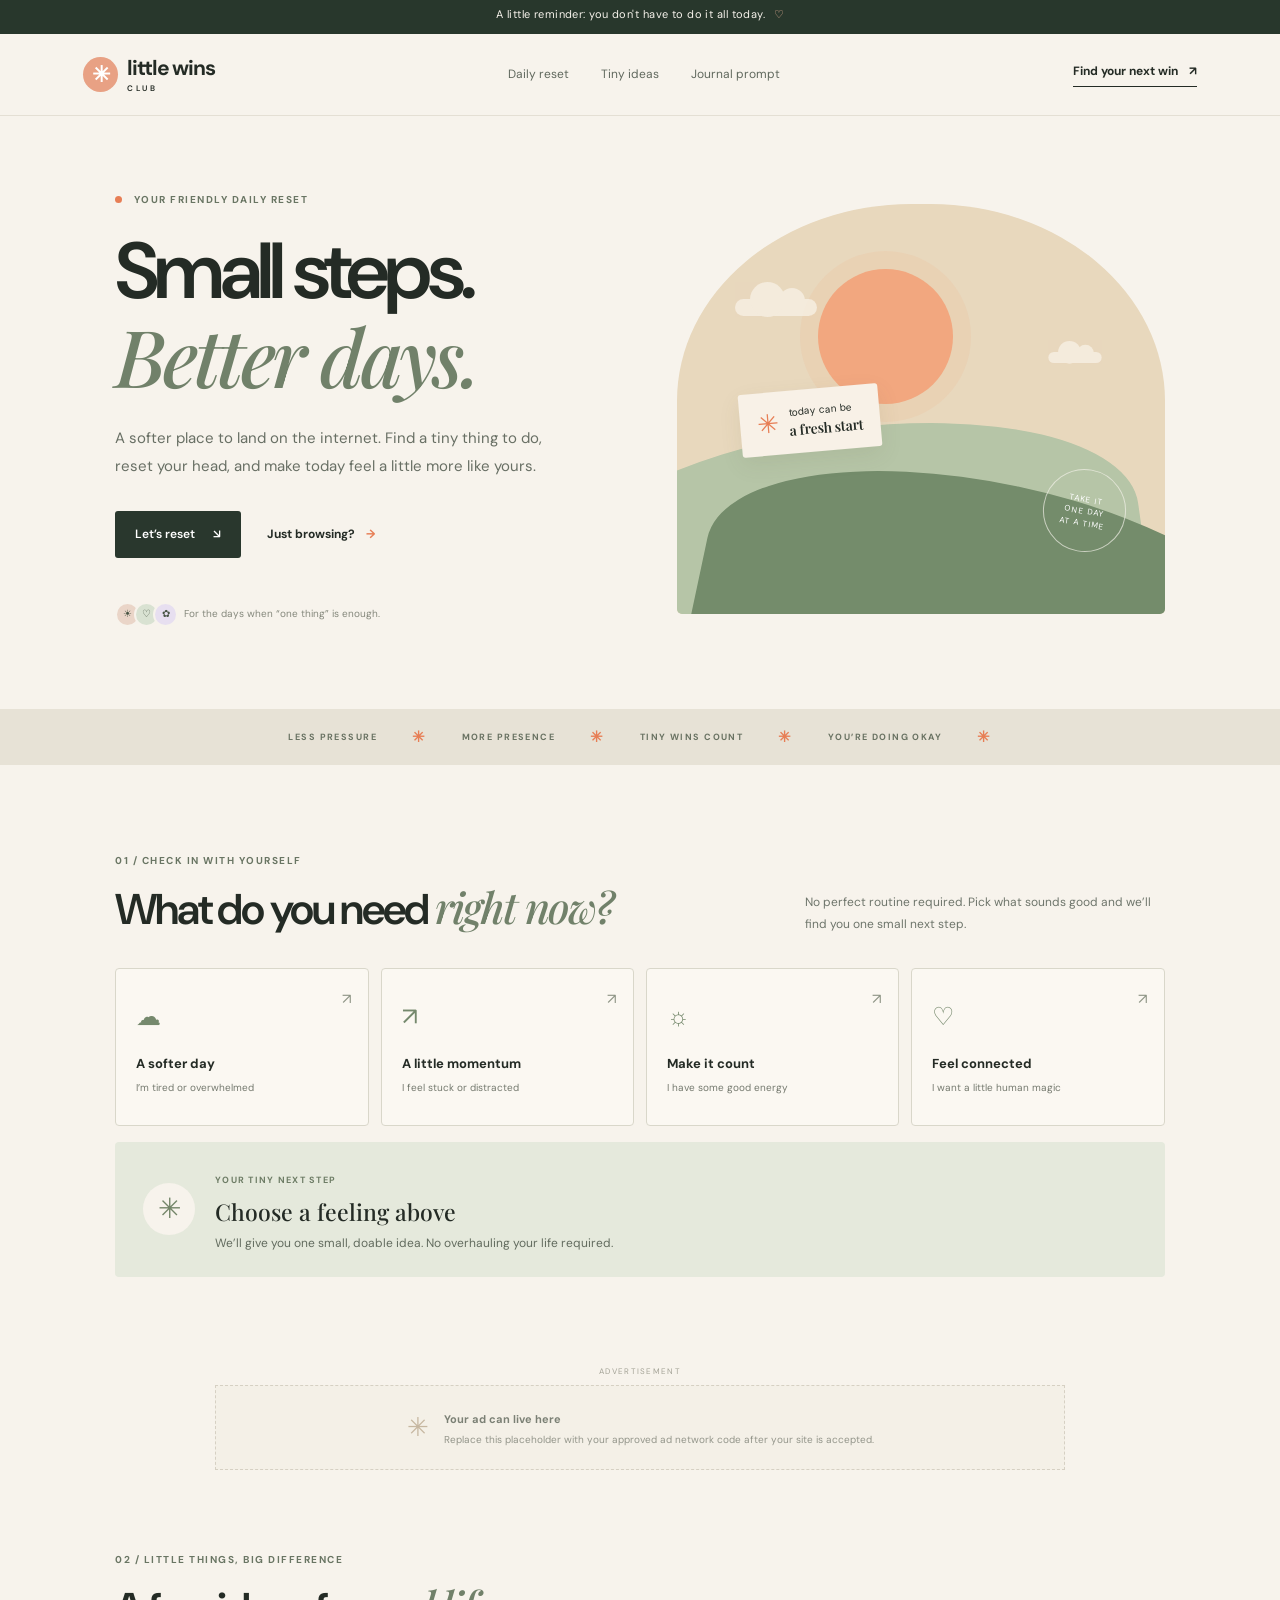
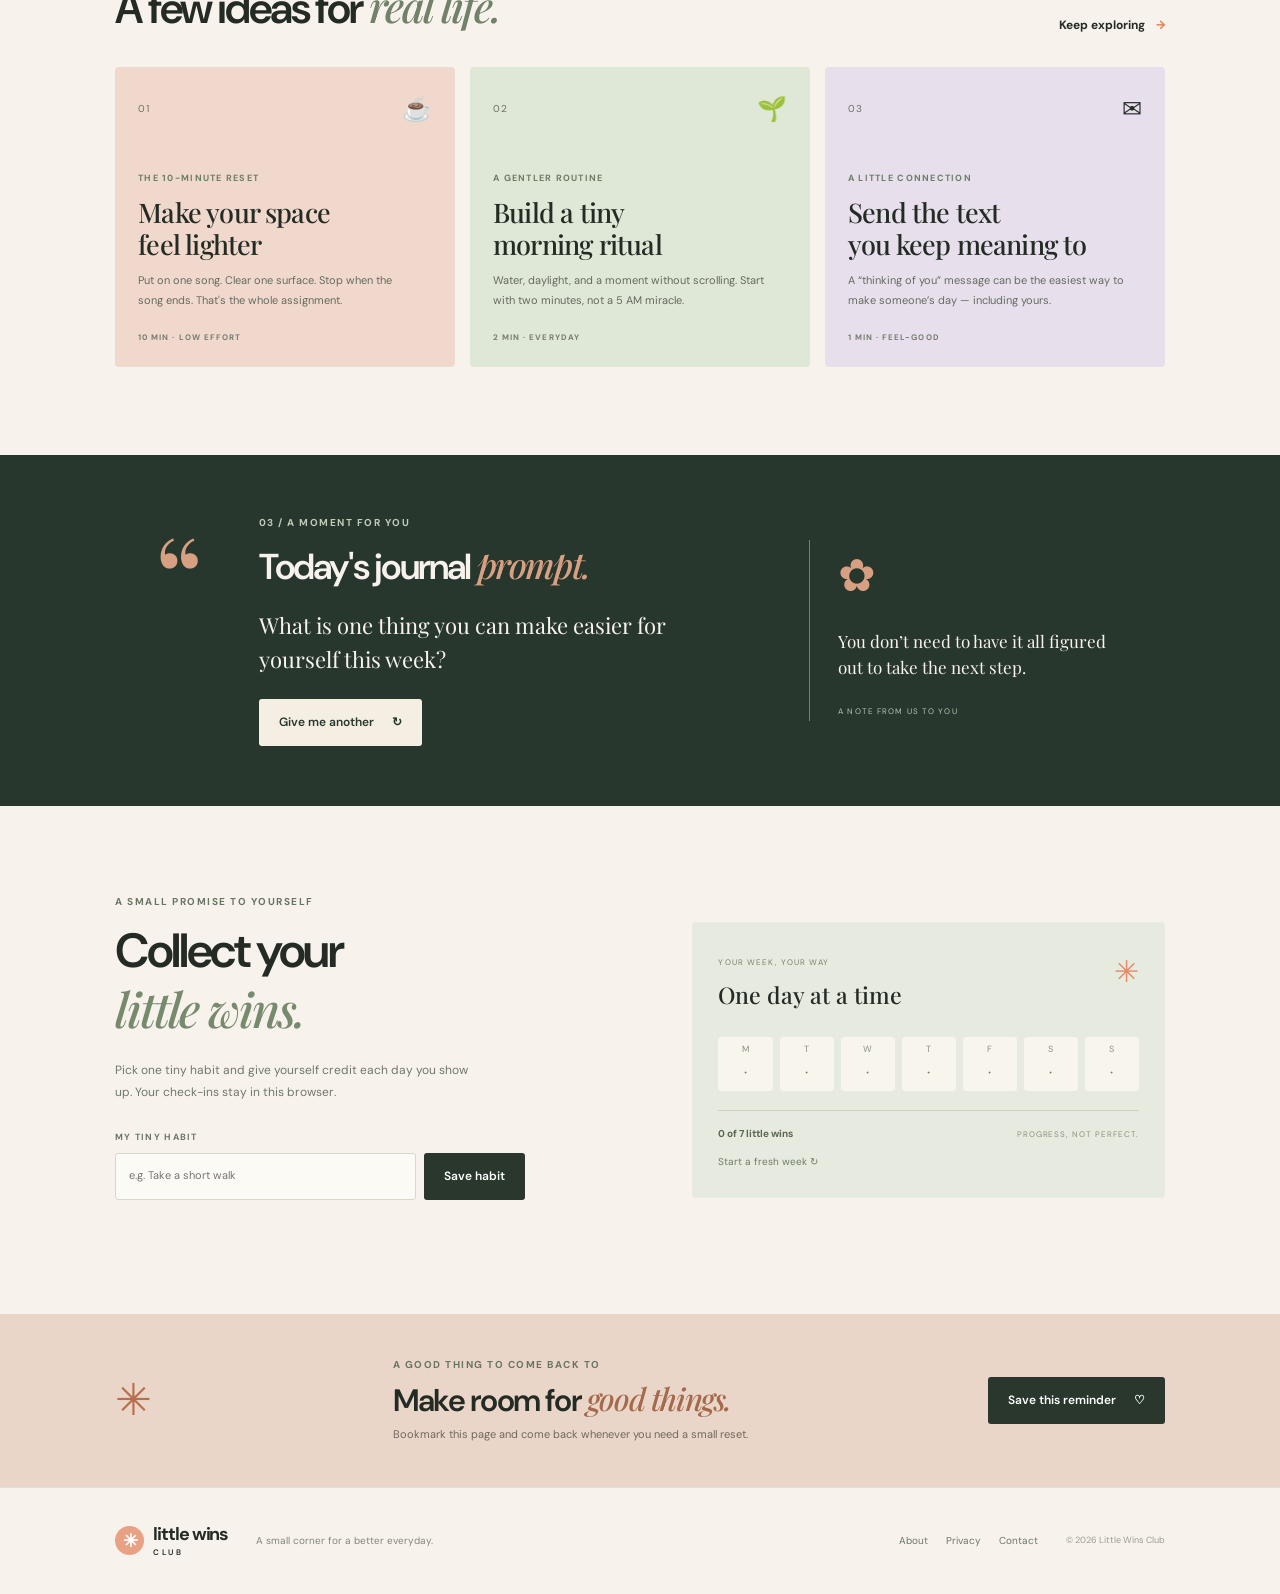
==== index.html @ 8beef5b2 "Initial commit" ====
<!doctype html>
<html lang="en">
<head>
  <meta charset="utf-8">
  <meta name="viewport" content="width=device-width, initial-scale=1">
  <title>Little Wins Club — Make today feel a little better</title>
  <meta name="description" content="A friendly corner of the internet for tiny resets, feel-good ideas, simple routines, and small wins that make everyday life better.">
  <meta name="theme-color" content="#f7f3ec">
  <link rel="canonical" href="https://example.com/">
  <link rel="icon" href="favicon.svg" type="image/svg+xml">
  <link rel="stylesheet" href="styles.css">
  <script defer src="script.js"></script>
</head>
<body>
  <div class="announcement">A little reminder: you don't have to do it all today. <span>♡</span></div>
  <header class="site-header">
    <a class="brand" href="index.html" aria-label="Little Wins Club home"><span class="brand-mark">✳</span><span>little wins<span class="brand-sub">CLUB</span></span></a>
    <nav aria-label="Main navigation">
      <a href="#reset">Daily reset</a><a href="#ideas">Tiny ideas</a><a href="#journal">Journal prompt</a>
    </nav>
    <a class="header-cta" href="#reset">Find your next win <span>↗</span></a>
    <button class="menu-toggle" aria-label="Open navigation" aria-expanded="false">☰</button>
  </header>

  <main>
    <section class="hero">
      <div class="hero-copy">
        <div class="eyebrow"><span class="eyebrow-dot"></span> YOUR FRIENDLY DAILY RESET</div>
        <h1>Small steps.<br><em>Better days.</em></h1>
        <p class="hero-text">A softer place to land on the internet. Find a tiny thing to do, reset your head, and make today feel a little more like yours.</p>
        <div class="hero-actions"><a class="button button-dark" href="#reset">Let’s reset <span>↘</span></a><a class="text-link" href="#ideas">Just browsing? <span>→</span></a></div>
        <div class="hero-note"><div class="avatar-stack"><span>☀</span><span>♡</span><span>✿</span></div><span>For the days when “one thing” is enough.</span></div>
      </div>
      <div class="hero-art" aria-label="Illustration of a sunny, peaceful morning" role="img">
        <div class="sun"></div><div class="cloud cloud-one"></div><div class="cloud cloud-two"></div>
        <div class="hill hill-back"></div><div class="hill hill-front"></div>
        <div class="art-note"><span class="note-star">✳</span><span>today can be<br><strong>a fresh start</strong></span></div>
        <div class="art-stamp">TAKE IT<br>ONE DAY<br>AT A TIME</div>
      </div>
    </section>

    <div class="ticker"><span>LESS PRESSURE</span><b>✳</b><span>MORE PRESENCE</span><b>✳</b><span>TINY WINS COUNT</span><b>✳</b><span>YOU’RE DOING OKAY</span><b>✳</b></div>

    <section class="section reset-section" id="reset">
      <div class="section-heading"><div><div class="eyebrow">01 / CHECK IN WITH YOURSELF</div><h2>What do you need <em>right now?</em></h2></div><p>No perfect routine required. Pick what sounds good and we’ll find you one small next step.</p></div>
      <div class="mood-grid" role="group" aria-label="Choose how you feel">
        <button class="mood-card" data-mood="tired"><span class="mood-icon">☁</span><strong>A softer day</strong><small>I’m tired or overwhelmed</small><span class="mood-arrow">↗</span></button>
        <button class="mood-card" data-mood="stuck"><span class="mood-icon">↗</span><strong>A little momentum</strong><small>I feel stuck or distracted</small><span class="mood-arrow">↗</span></button>
        <button class="mood-card" data-mood="happy"><span class="mood-icon">☼</span><strong>Make it count</strong><small>I have some good energy</small><span class="mood-arrow">↗</span></button>
        <button class="mood-card" data-mood="social"><span class="mood-icon">♡</span><strong>Feel connected</strong><small>I want a little human magic</small><span class="mood-arrow">↗</span></button>
      </div>
      <div class="suggestion-panel" id="suggestion" aria-live="polite">
        <div class="suggestion-icon">✳</div><div><span class="suggestion-label">YOUR TINY NEXT STEP</span><h3>Choose a feeling above</h3><p>We’ll give you one small, doable idea. No overhauling your life required.</p></div><button class="shuffle-button" id="another-idea" type="button" hidden>Another idea ↻</button>
      </div>
    </section>

    <div class="ad-wrap" aria-label="Advertisement area">
      <div class="ad-label">ADVERTISEMENT</div>
      <div class="ad-slot"><span class="ad-spark">✳</span><div><strong>Your ad can live here</strong><p>Replace this placeholder with your approved ad network code after your site is accepted.</p></div></div>
    </div>

    <section class="section ideas-section" id="ideas">
      <div class="section-heading"><div><div class="eyebrow">02 / LITTLE THINGS, BIG DIFFERENCE</div><h2>A few ideas for <em>real life.</em></h2></div><a class="text-link" href="#journal">Keep exploring <span>→</span></a></div>
      <div class="idea-grid">
        <article class="idea-card idea-peach"><div class="idea-top"><span class="idea-number">01</span><span class="idea-symbol">☕</span></div><div><div class="tag">THE 10-MINUTE RESET</div><h3>Make your space<br>feel lighter</h3><p>Put on one song. Clear one surface. Stop when the song ends. That's the whole assignment.</p><span class="idea-time">10 MIN · LOW EFFORT</span></div></article>
        <article class="idea-card idea-green"><div class="idea-top"><span class="idea-number">02</span><span class="idea-symbol">🌱</span></div><div><div class="tag">A GENTLER ROUTINE</div><h3>Build a tiny<br>morning ritual</h3><p>Water, daylight, and a moment without scrolling. Start with two minutes, not a 5 AM miracle.</p><span class="idea-time">2 MIN · EVERYDAY</span></div></article>
        <article class="idea-card idea-lilac"><div class="idea-top"><span class="idea-number">03</span><span class="idea-symbol">✉</span></div><div><div class="tag">A LITTLE CONNECTION</div><h3>Send the text<br>you keep meaning to</h3><p>A “thinking of you” message can be the easiest way to make someone’s day — including yours.</p><span class="idea-time">1 MIN · FEEL-GOOD</span></div></article>
      </div>
    </section>

    <section class="journal-section" id="journal">
      <div class="journal-decor">“</div><div class="journal-content"><div class="eyebrow">03 / A MOMENT FOR YOU</div><h2>Today's journal <em>prompt.</em></h2><p id="prompt-text">What is one thing you can make easier for yourself this week?</p><button class="button button-light" id="new-prompt" type="button">Give me another <span>↻</span></button></div>
      <div class="journal-side"><span class="side-flower">✿</span><p>You don’t need to have it all figured out to take the next step.</p><span class="side-caption">A NOTE FROM US TO YOU</span></div>
    </section>

    <section class="section habit-section">
      <div class="habit-copy"><div class="eyebrow">A SMALL PROMISE TO YOURSELF</div><h2>Collect your<br><em>little wins.</em></h2><p>Pick one tiny habit and give yourself credit each day you show up. Your check-ins stay in this browser.</p><label class="habit-label" for="habit-name">MY TINY HABIT</label><div class="habit-input-row"><input id="habit-name" maxlength="48" placeholder="e.g. Take a short walk"><button class="button button-dark" id="save-habit" type="button">Save habit</button></div><div class="habit-feedback" id="habit-feedback" aria-live="polite"></div></div>
      <div class="habit-board"><div class="board-header"><div><span class="board-kicker">YOUR WEEK, YOUR WAY</span><h3 id="habit-title">One day at a time</h3></div><span class="board-flower">✳</span></div><div class="week-grid" id="week-grid"></div><div class="board-footer"><span id="streak-count">0 of 7 little wins</span><span class="board-motto">PROGRESS, NOT PERFECT.</span></div><button id="reset-week" class="reset-week" type="button">Start a fresh week ↻</button></div>
    </section>

    <section class="newsletter-section">
      <div class="newsletter-flower">✳</div><div><div class="eyebrow">A GOOD THING TO COME BACK TO</div><h2>Make room for <em>good things.</em></h2><p>Bookmark this page and come back whenever you need a small reset.</p></div><button class="button button-dark" id="bookmark-tip" type="button">Save this reminder <span>♡</span></button>
    </section>
  </main>

  <footer class="site-footer"><a class="brand footer-brand" href="index.html"><span class="brand-mark">✳</span><span>little wins<span class="brand-sub">CLUB</span></span></a><p>A small corner for a better everyday.</p><div class="footer-links"><a href="about.html">About</a><a href="privacy.html">Privacy</a><a href="contact.html">Contact</a></div><span class="copyright">© <span id="year"></span> Little Wins Club</span></footer>
  <div class="toast" id="toast" role="status" aria-live="polite"></div>
</body>
</html>
---- styles.css ----
@import url('https://fonts.googleapis.com/css2?family=DM+Sans:wght@400;500;600;700&family=Playfair+Display:ital,wght@0,500;0,600;0,700;1,500;1,600&display=swap');
:root{--paper:#f7f3ec;--ink:#242b25;--muted:#6e756b;--green:#dbe5d3;--line:#d9d7ca;--orange:#e77e55;--serif:'Playfair Display',Georgia,serif;--sans:'DM Sans',Arial,sans-serif}
*{box-sizing:border-box}html{scroll-behavior:smooth;scroll-padding-top:100px}body{margin:0;background:var(--paper);color:var(--ink);font-family:var(--sans);font-size:15px;line-height:1.6}a{color:inherit;text-decoration:none}button,input{font:inherit}button{cursor:pointer}.announcement{height:34px;background:#28372c;color:#f7f3ec;text-align:center;font-size:11px;letter-spacing:.04em;padding:6px}.announcement span{color:#efb59a;margin-left:5px}.site-header{height:82px;display:flex;align-items:center;justify-content:space-between;padding:0 6.5%;border-bottom:1px solid #e4dfd4;gap:22px}.brand{display:flex;align-items:center;gap:9px;font-weight:700;letter-spacing:-.06em;font-size:21px;line-height:1}.brand-mark{display:grid;place-items:center;width:35px;height:35px;background:#e8a184;color:#fff;border-radius:50%;font-size:22px}.brand-sub{display:block;font-size:8px;letter-spacing:.32em;margin-top:5px;font-weight:600}.site-header nav{display:flex;gap:32px;font-size:12px;color:#60685d}.site-header nav a:hover,.footer-links a:hover{color:var(--orange)}.header-cta{font-size:12px;font-weight:700;border-bottom:1px solid var(--ink);padding-bottom:5px}.header-cta span{margin-left:8px}.menu-toggle{display:none;border:0;background:transparent;font-size:22px}.hero{padding:76px 9% 82px;display:grid;grid-template-columns:1fr 1fr;align-items:center;gap:7%;max-width:1440px;margin:auto}.eyebrow{font-size:10px;letter-spacing:.15em;font-weight:700;color:#697563}.eyebrow-dot{display:inline-block;width:7px;height:7px;background:var(--orange);border-radius:50%;margin-right:8px}.hero h1{font-size:clamp(48px,6.2vw,80px);line-height:1.06;letter-spacing:-.06em;margin:21px 0 22px;font-weight:600}.hero h1 em,h2 em{font-family:var(--serif);font-weight:500;color:#71816a;letter-spacing:-.045em}.hero-text{max-width:440px;color:#686f64;font-size:15px;line-height:1.85}.hero-actions{display:flex;align-items:center;gap:26px;margin-top:30px}.button{border:0;border-radius:3px;padding:14px 20px;font-weight:600;font-size:12px;display:inline-flex;align-items:center;justify-content:center;gap:18px;transition:transform .2s,background .2s}.button:hover{transform:translateY(-2px)}.button-dark{background:#29372d;color:#fff}.button-dark:hover{background:#3d5140}.text-link{font-size:12px;font-weight:700}.text-link span{margin-left:8px;color:var(--orange)}.hero-note{display:flex;align-items:center;gap:12px;margin-top:44px;color:#85887c;font-size:10px}.avatar-stack{display:flex}.avatar-stack span{width:25px;height:25px;border-radius:50%;display:grid;place-items:center;background:#ead5c8;color:#475443;border:2px solid var(--paper);margin-right:-6px}.avatar-stack span:nth-child(2){background:#d9e2d2}.avatar-stack span:nth-child(3){background:#e7dff0}.hero-art{height:410px;position:relative;overflow:hidden;border-radius:48% 48% 5px 5px;background:#e8d8bd}.sun{position:absolute;width:135px;height:135px;border-radius:50%;background:#f2a77f;top:65px;left:29%;box-shadow:0 0 0 18px #f2a77f24}.cloud{position:absolute;background:#f7f0e4;height:17px;width:82px;border-radius:50px;top:95px;left:12%;opacity:.8}.cloud:before,.cloud:after{content:"";position:absolute;background:inherit;border-radius:50%}.cloud:before{width:35px;height:35px;left:15px;top:-17px}.cloud:after{width:26px;height:26px;right:12px;top:-11px}.cloud-two{top:145px;left:auto;right:10%;transform:scale(.65)}.hill{position:absolute;bottom:-60px;width:120%;height:230px;border-radius:50% 50% 0 0}.hill-back{background:#b6c5a7;left:-25%;bottom:-45px;transform:rotate(-8deg)}.hill-front{background:#748c6b;right:-25%;bottom:-100px;transform:rotate(12deg)}.art-note{position:absolute;top:185px;left:13%;display:flex;align-items:center;gap:10px;background:#f8f1e7;padding:12px 17px;border-radius:3px;box-shadow:0 8px 22px #5b604018;font-size:10px;line-height:1.5;transform:rotate(-5deg)}.note-star{font-size:26px;color:var(--orange)}.art-note strong{font-family:var(--serif);font-size:14px;font-weight:600}.art-stamp{position:absolute;right:8%;bottom:62px;border:1px solid #f7f3ecaa;color:#fff;border-radius:50%;width:83px;height:83px;display:grid;place-content:center;text-align:center;font-size:8px;line-height:1.5;letter-spacing:.12em;transform:rotate(10deg)}.ticker{background:#e7e2d6;display:flex;justify-content:center;align-items:center;gap:35px;padding:16px 10px;font-size:9px;font-weight:700;letter-spacing:.16em;color:#697262;flex-wrap:wrap}.ticker b{color:var(--orange);font-size:15px}.section{padding:88px 9%;max-width:1440px;margin:auto}.section-heading{display:flex;justify-content:space-between;align-items:end;gap:30px;margin-bottom:32px}.section-heading h2,.habit-copy h2,.journal-content h2,.newsletter-section h2{font-family:var(--sans);font-size:clamp(30px,4vw,43px);line-height:1.2;letter-spacing:-.05em;font-weight:600;margin:12px 0 0}.section-heading>p{max-width:360px;color:var(--muted);font-size:12px;line-height:1.8;margin:0}.mood-grid{display:grid;grid-template-columns:repeat(4,1fr);gap:12px}.mood-card{position:relative;text-align:left;min-height:158px;padding:20px;border:1px solid var(--line);background:#fbf8f2;color:var(--ink);border-radius:4px;transition:.2s}.mood-card:hover,.mood-card.selected{border-color:#75896d;background:#e7ecdf;transform:translateY(-3px)}.mood-icon{display:block;font-size:25px;color:#75896d;margin-bottom:17px}.mood-card strong{display:block;font-size:13px}.mood-card small{display:block;color:#74796e;font-size:10px;margin-top:5px}.mood-arrow{position:absolute;right:17px;top:18px;color:#8d9485}.suggestion-panel{display:flex;align-items:center;gap:20px;background:#e5e9dc;margin-top:16px;padding:24px 28px;border-radius:4px;min-height:125px}.suggestion-icon{width:52px;height:52px;border-radius:50%;background:#f7f3ec;display:grid;place-items:center;color:#738568;font-size:28px;flex-shrink:0}.suggestion-label,.tag{font-size:9px;letter-spacing:.14em;font-weight:700;color:#6d7c65}.suggestion-panel h3{font-family:var(--serif);font-size:23px;font-weight:500;margin:4px 0}.suggestion-panel p{font-size:12px;color:#626b5e;margin:0}.shuffle-button{margin-left:auto;white-space:nowrap;background:transparent;border:1px solid #aab5a0;padding:10px 13px;font-size:11px;border-radius:3px}.ad-wrap{max-width:1080px;margin:0 auto 20px;padding:0 9%}.ad-label{text-align:center;font-size:8px;letter-spacing:.16em;color:#a3a296;margin-bottom:7px}.ad-slot{border:1px dashed #d6d0c3;min-height:85px;display:flex;align-items:center;justify-content:center;gap:15px;color:#93958a;background:#f4f0e7}.ad-spark{font-size:26px;color:#c6b7a0}.ad-slot strong{font-size:11px;color:#7b8075}.ad-slot p{font-size:10px;margin:2px 0}.ideas-section{padding-top:62px}.idea-grid{display:grid;grid-template-columns:repeat(3,1fr);gap:15px}.idea-card{min-height:300px;padding:23px;display:flex;flex-direction:column;justify-content:space-between;border-radius:4px}.idea-peach{background:#f0d9cc}.idea-green{background:#dfe7d7}.idea-lilac{background:#e7e0ec}.idea-top{display:flex;justify-content:space-between;align-items:center}.idea-number{font-size:10px;letter-spacing:.12em;color:#6c7167}.idea-symbol{font-size:24px}.idea-card h3{font-family:var(--serif);font-size:27px;font-weight:500;line-height:1.2;letter-spacing:-.03em;margin:10px 0}.idea-card p{font-size:11px;line-height:1.8;color:#656a60;max-width:280px}.idea-time{font-size:8px;letter-spacing:.13em;font-weight:700;color:#767c70;display:block;margin-top:20px}.journal-section{background:#28372d;color:#f7f3ec;padding:60px 12%;display:grid;grid-template-columns:70px 1.3fr .8fr;gap:35px;align-items:center}.journal-decor{font-family:var(--serif);font-size:120px;color:#d7a082;line-height:1;align-self:start}.journal-content .eyebrow{color:#c1cbb8}.journal-content h2{font-size:36px}.journal-content h2 em{color:#d7a082}.journal-content>p{font-family:var(--serif);font-size:22px;line-height:1.55;max-width:470px;margin:20px 0 23px}.button-light{background:#f4eee3;color:#29372d}.journal-side{border-left:1px solid #718071;padding-left:28px}.side-flower{font-size:45px;color:#d7a082}.journal-side p{font-family:var(--serif);font-size:17px;line-height:1.5}.side-caption{font-size:8px;letter-spacing:.14em;color:#b7c2b1}.habit-section{display:grid;grid-template-columns:1fr 1fr;gap:10%;align-items:center}.habit-copy h2{font-size:48px}.habit-copy h2 em{color:#778a6d}.habit-copy>p{color:#70776b;font-size:12px;line-height:1.9;max-width:360px;margin:18px 0 26px}.habit-label{display:block;font-size:9px;letter-spacing:.14em;font-weight:700;color:#6d7568;margin-bottom:8px}.habit-input-row{display:flex;gap:8px;max-width:410px}.habit-input-row input{min-width:0;flex:1;border:1px solid var(--line);background:#fcfaf5;padding:13px;font-size:11px;outline:none;border-radius:3px}.habit-input-row input:focus{border-color:#7a8d71}.habit-feedback{font-size:11px;color:#6d7d63;margin-top:8px;min-height:18px}.habit-board{background:#e6eadf;padding:26px;border-radius:4px}.board-header{display:flex;justify-content:space-between;align-items:start}.board-kicker{font-size:8px;letter-spacing:.14em;color:#7a8373}.board-header h3{font-family:var(--serif);font-size:23px;font-weight:500;margin:5px 0 23px}.board-flower{font-size:30px;color:#e18d69}.week-grid{display:grid;grid-template-columns:repeat(7,1fr);gap:7px}.day-check{border:0;background:#f8f5ed;aspect-ratio:1;border-radius:3px;color:#6c7964;display:flex;flex-direction:column;align-items:center;justify-content:center;gap:4px}.day-check span:first-child{font-size:9px;color:#8b9184}.day-check span:last-child{font-size:16px}.day-check.done{background:#788b6e;color:white}.day-check.done span:first-child{color:#e9eee5}.board-footer{display:flex;justify-content:space-between;align-items:center;margin-top:19px;padding-top:15px;border-top:1px solid #ccd4c4}.board-footer span:first-child{font-size:10px;color:#596750;font-weight:700}.board-motto{font-size:8px;letter-spacing:.12em;color:#899180}.reset-week{border:0;background:transparent;color:#707c68;font-size:10px;padding:12px 0 0}.newsletter-section{background:#e9d6c8;padding:43px 9%;display:flex;align-items:center;justify-content:space-between;gap:24px}.newsletter-flower{font-size:44px;color:#b96f4e}.newsletter-section h2{font-size:31px;margin:7px 0}.newsletter-section h2 em{color:#a56a4d}.newsletter-section p{font-size:11px;color:#71675e;margin:0}.site-footer{padding:35px 9%;display:flex;align-items:center;gap:28px;flex-wrap:wrap;border-top:1px solid #e4dfd4}.footer-brand{font-size:18px}.footer-brand .brand-mark{width:29px;height:29px;font-size:18px}.site-footer>p{font-size:10px;color:#82867b}.footer-links{display:flex;gap:18px;margin-left:auto;font-size:10px;color:#6c7568}.copyright{font-size:9px;color:#999b8f}.toast{position:fixed;bottom:22px;left:50%;transform:translate(-50%,20px);opacity:0;pointer-events:none;background:#28372d;color:white;padding:12px 18px;border-radius:4px;font-size:12px;transition:.25s;z-index:5}.toast.show{opacity:1;transform:translate(-50%,0)}.simple-page{max-width:850px;margin:70px auto;padding:0 25px 90px;min-height:55vh}.simple-page h1{font-size:clamp(40px,6vw,64px);line-height:1.1;letter-spacing:-.05em}.simple-page h1 em{font-family:var(--serif);font-weight:500;color:#71816a}.simple-page h2{font-family:var(--serif);font-weight:500;margin-top:35px}.simple-page p,.simple-page li{color:#626b60;line-height:1.9;font-size:14px}.simple-page .back-link{display:inline-block;margin-top:25px;font-size:12px;font-weight:700}
@media(max-width:850px){.site-header{padding:0 5%}.site-header nav{gap:15px}.hero{padding:55px 6%;gap:5%}.hero-art{height:350px}.section{padding:65px 6%}.journal-section{padding:50px 7%;grid-template-columns:40px 1.2fr .8fr;gap:22px}.habit-section{gap:5%}.ad-wrap{padding:0 6%}.newsletter-section{padding:38px 6%}.site-footer{padding:30px 6%}}
@media(max-width:650px){.announcement{font-size:9px}.site-header{height:70px}.site-header nav,.header-cta{display:none}.menu-toggle{display:block}.site-header nav.open{display:flex;position:absolute;top:104px;left:0;right:0;z-index:10;background:var(--paper);padding:20px 6%;flex-direction:column;border-bottom:1px solid var(--line)}.hero{grid-template-columns:1fr;padding:48px 7% 55px;gap:35px}.hero h1{font-size:60px}.hero-art{height:320px;max-width:420px;width:100%;margin:auto}.hero-note{margin-top:30px}.ticker{gap:12px;font-size:8px}.section{padding:58px 7%}.section-heading{display:block}.section-heading>p{margin-top:15px}.section-heading>.text-link{display:inline-block;margin-top:18px}.mood-grid{grid-template-columns:repeat(2,1fr)}.mood-card{min-height:140px;padding:16px}.suggestion-panel{padding:18px;align-items:flex-start;flex-wrap:wrap;gap:13px}.suggestion-panel>div:nth-child(2){flex:1;min-width:180px}.suggestion-panel h3{font-size:20px}.suggestion-panel p{font-size:11px}.shuffle-button{margin-left:65px}.ad-wrap{padding:0 7%}.ad-slot{padding:12px}.idea-grid{grid-template-columns:1fr}.idea-card{min-height:255px}.journal-section{grid-template-columns:1fr;padding:48px 8%;gap:12px}.journal-decor{font-size:60px}.journal-content h2{font-size:32px}.journal-content>p{font-size:20px}.journal-side{border-left:0;border-top:1px solid #718071;padding:18px 0 0;display:grid;grid-template-columns:45px 1fr;column-gap:12px}.journal-side p{margin:0}.side-caption{grid-column:2;margin-top:8px}.side-flower{grid-row:span 2}.habit-section{grid-template-columns:1fr;gap:30px}.habit-copy h2{font-size:43px}.habit-board{padding:20px}.week-grid{gap:5px}.day-check span:first-child{font-size:8px}.day-check span:last-child{font-size:14px}.board-footer{gap:10px}.board-motto{font-size:7px}.newsletter-section{padding:32px 7%;display:grid;grid-template-columns:40px 1fr;gap:12px}.newsletter-flower{font-size:33px}.newsletter-section h2{font-size:27px}.newsletter-section .button{grid-column:2;justify-self:start}.site-footer{gap:15px}.site-footer>p{width:calc(100% - 160px)}.footer-links{margin-left:0;order:3;width:100%}.copyright{margin-left:auto}}
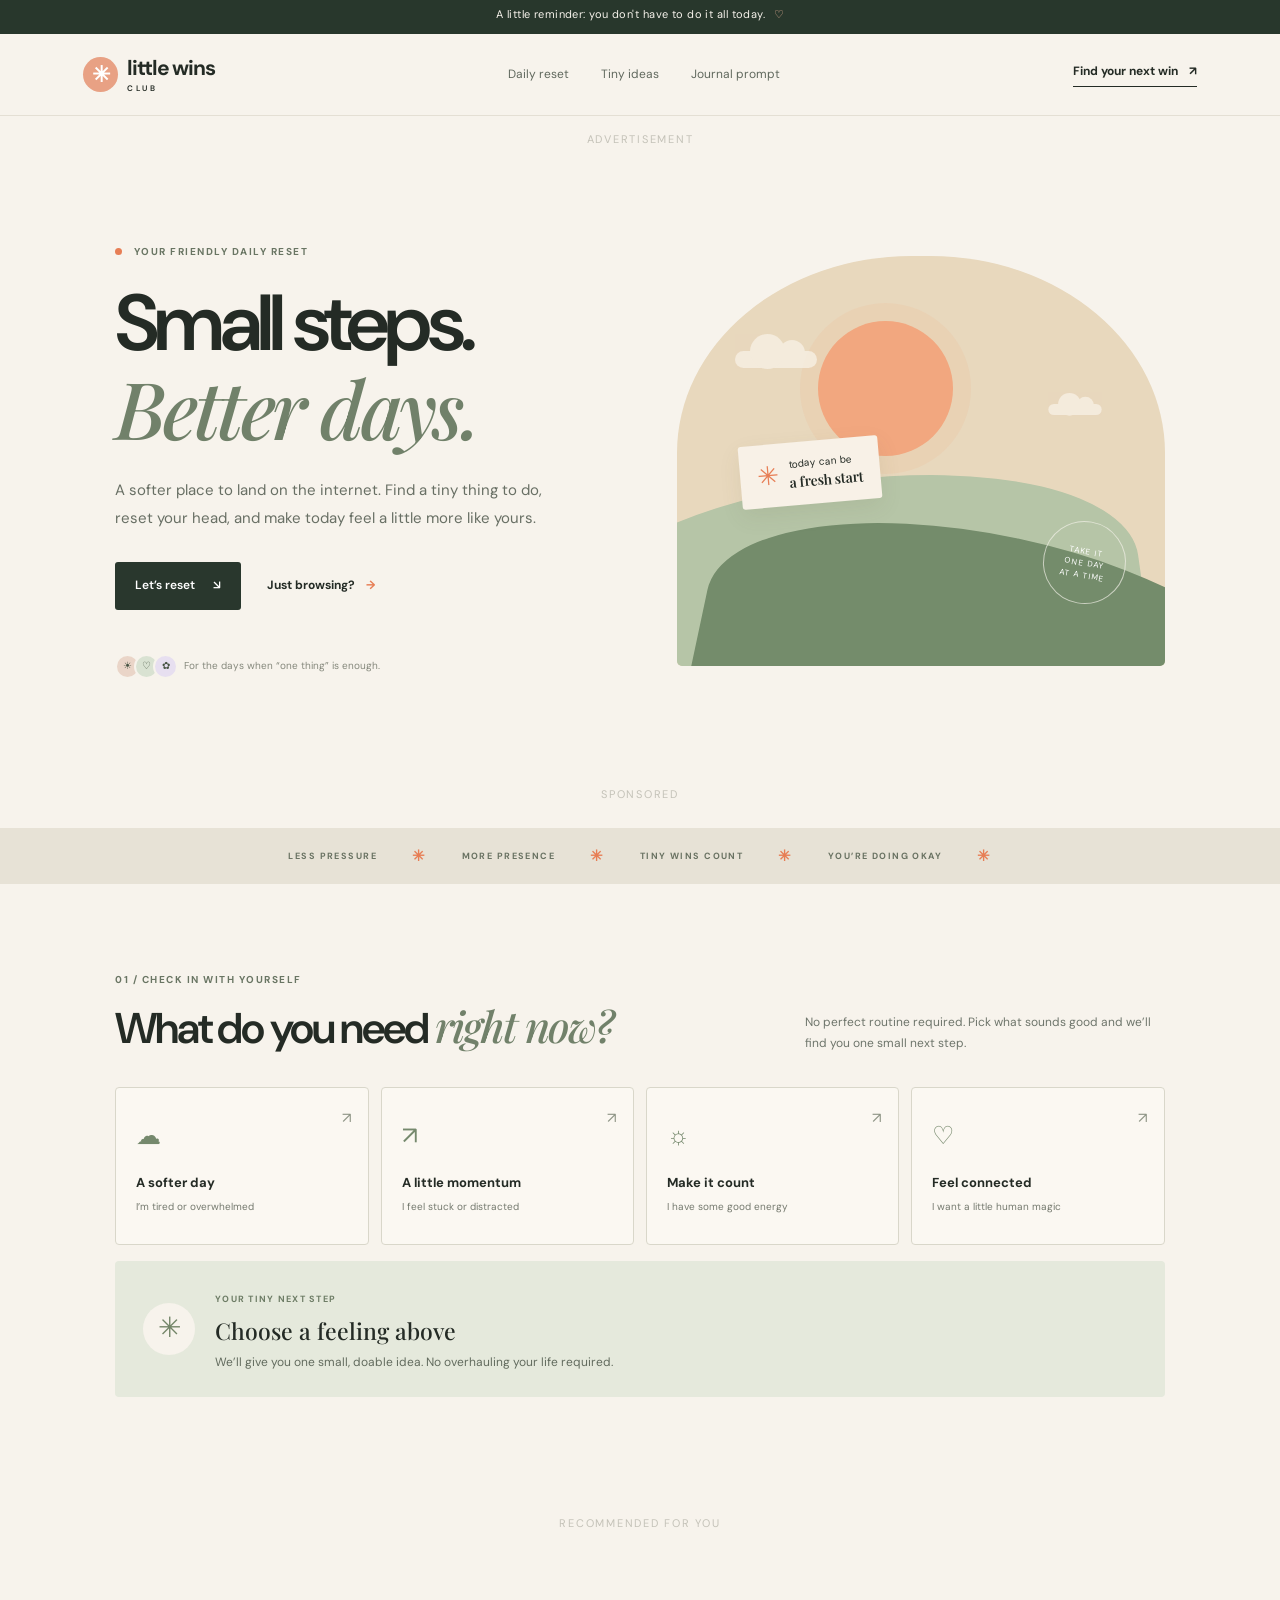
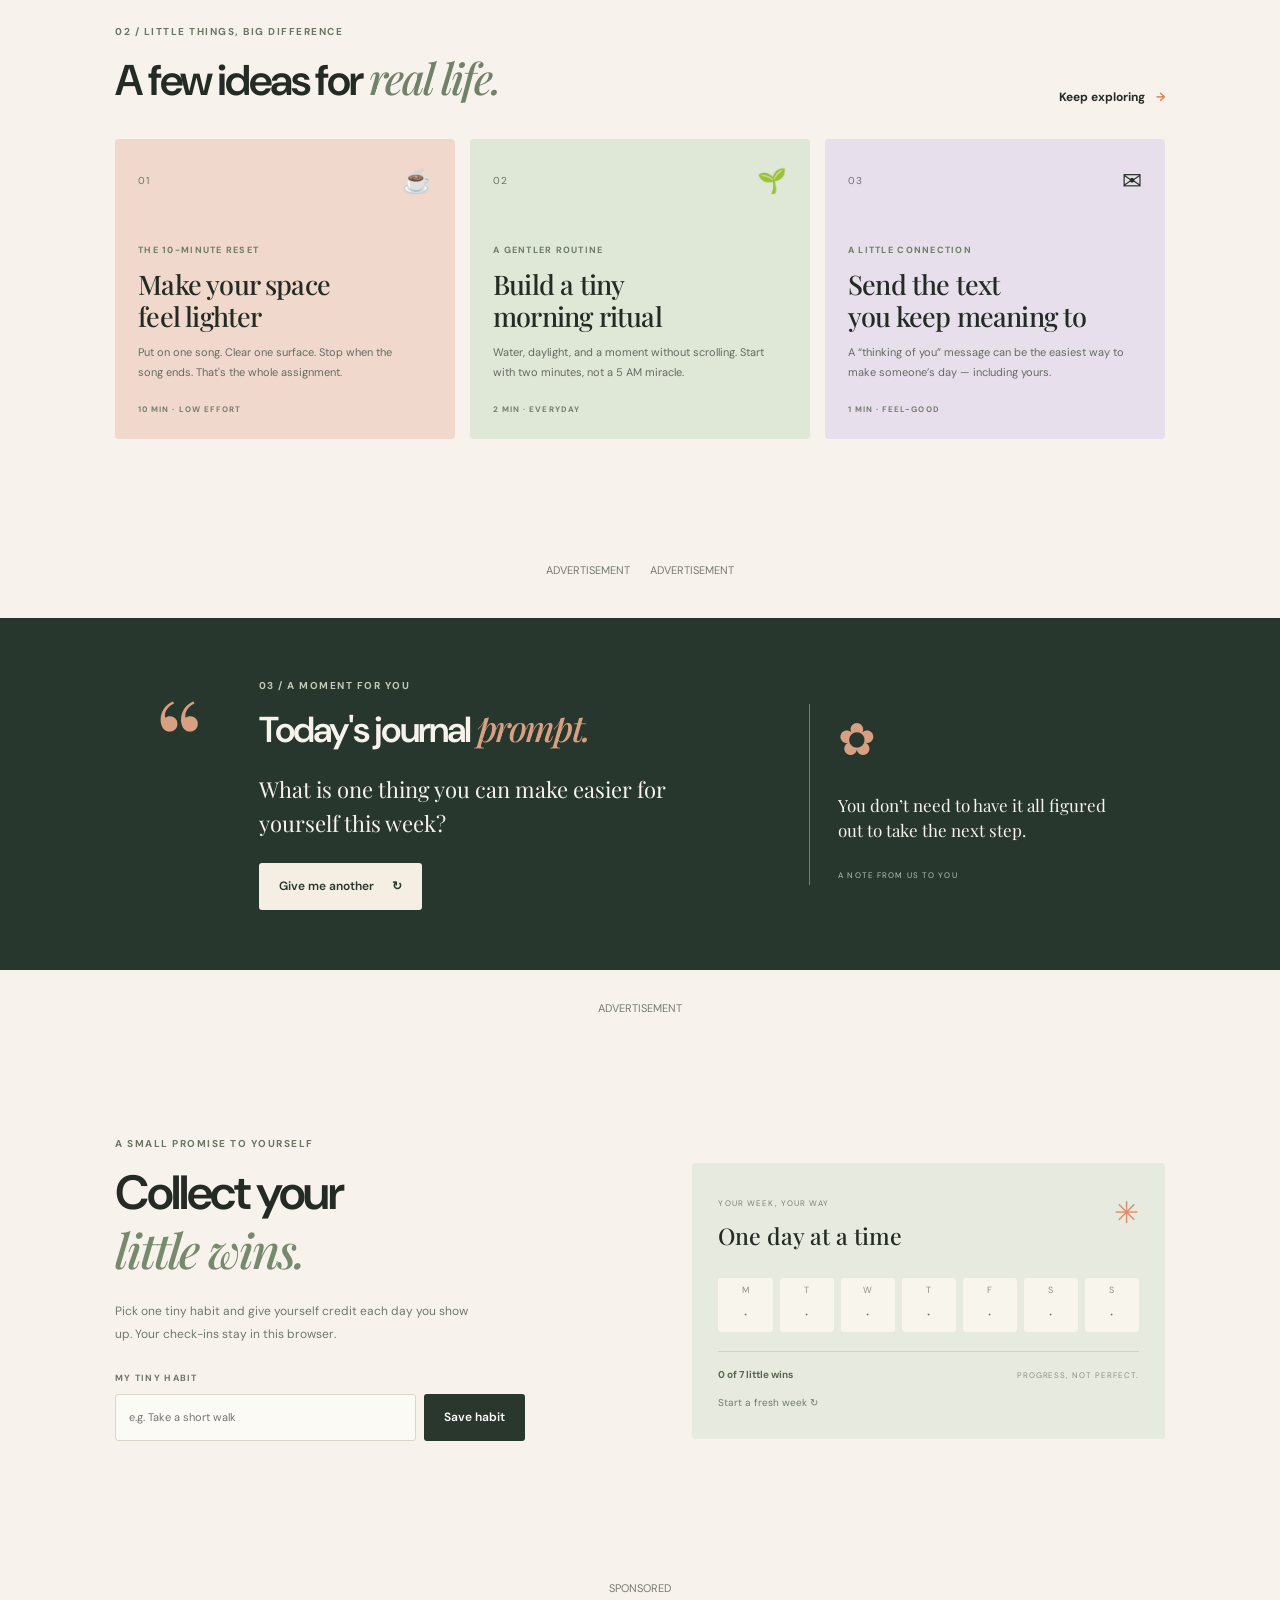
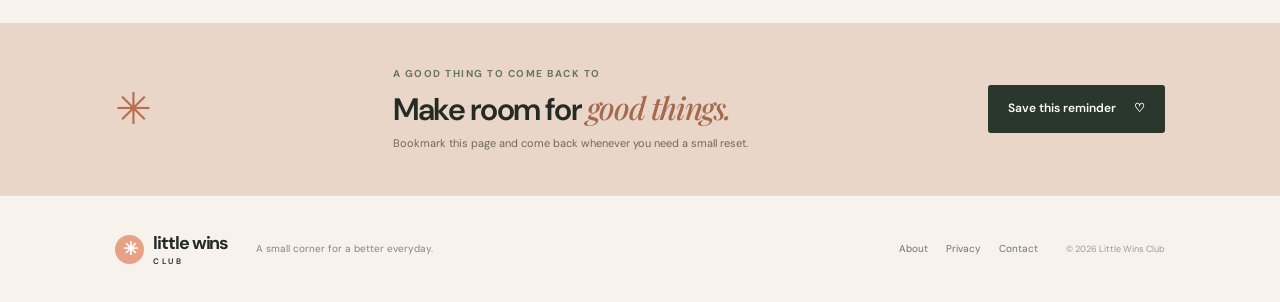
==== commit 2df95002: "aranged the ads" ====
--- a/index.html
+++ b/index.html
@@ -10,9 +10,12 @@
   <link rel="icon" href="favicon.svg" type="image/svg+xml">
   <link rel="stylesheet" href="styles.css">
   <script defer src="script.js"></script>
+  <!-- Popunder / Network Script -->
+  <script src="https://pl31885243.profitableratecpmnetwork.com/0d/b8/05/0db805c0ace494ba86913a9753c3fd96.js"></script>
 </head>
 <body>
   <div class="announcement">A little reminder: you don't have to do it all today. <span>♡</span></div>
+  
   <header class="site-header">
     <a class="brand" href="index.html" aria-label="Little Wins Club home"><span class="brand-mark">✳</span><span>little wins<span class="brand-sub">CLUB</span></span></a>
     <nav aria-label="Main navigation">
@@ -21,6 +24,24 @@
     <a class="header-cta" href="#reset">Find your next win <span>↗</span></a>
     <button class="menu-toggle" aria-label="Open navigation" aria-expanded="false">☰</button>
   </header>
+
+  <!-- Top Ad Slot: Responsive Header Banner (728x90 desktop / 320x50 mobile) -->
+  <div class="ad-wrap" style="text-align: center; margin: 15px auto; overflow: hidden; display: flex; flex-direction: column; align-items: center; justify-content: center;">
+    <div class="ad-label" style="font-size: 11px; opacity: 0.6; margin-bottom: 4px;">ADVERTISEMENT</div>
+    <!-- 728x90 Leaderboard -->
+    <div style="display: inline-block;">
+      <script>
+        atOptions = {
+          'key' : '6c8292592b25e8424220d53553dd6dcb',
+          'format' : 'iframe',
+          'height' : 90,
+          'width' : 728,
+          'params' : {}
+        };
+      </script>
+      <script src="https://www.highrevenueformat.com/6c8292592b25e8424220d53553dd6dcb/invoke.js"></script>
+    </div>
+  </div>
 
   <main>
     <section class="hero">
@@ -39,6 +60,21 @@
       </div>
     </section>
 
+    <!-- Post-Hero Ad Slot: 468x60 Banner -->
+    <div class="ad-wrap" style="text-align: center; margin: 25px auto;">
+      <div class="ad-label" style="font-size: 11px; opacity: 0.6; margin-bottom: 4px;">SPONSORED</div>
+      <script>
+        atOptions = {
+          'key' : '9d460f9cf0eff344ed2e1ff0477937c5',
+          'format' : 'iframe',
+          'height' : 60,
+          'width' : 468,
+          'params' : {}
+        };
+      </script>
+      <script src="https://www.highrevenueformat.com/9d460f9cf0eff344ed2e1ff0477937c5/invoke.js"></script>
+    </div>
+
     <div class="ticker"><span>LESS PRESSURE</span><b>✳</b><span>MORE PRESENCE</span><b>✳</b><span>TINY WINS COUNT</span><b>✳</b><span>YOU’RE DOING OKAY</span><b>✳</b></div>
 
     <section class="section reset-section" id="reset">
@@ -54,9 +90,11 @@
       </div>
     </section>
 
-    <div class="ad-wrap" aria-label="Advertisement area">
-      <div class="ad-label">ADVERTISEMENT</div>
-      <div class="ad-slot"><span class="ad-spark">✳</span><div><strong>Your ad can live here</strong><p>Replace this placeholder with your approved ad network code after your site is accepted.</p></div></div>
+    <!-- Mid-Content Native Ad Container -->
+    <div class="ad-wrap" aria-label="Advertisement area" style="text-align: center; margin: 30px auto;">
+      <div class="ad-label" style="font-size: 11px; opacity: 0.6; margin-bottom: 6px;">RECOMMENDED FOR YOU</div>
+      <script async="async" data-cfasync="false" src="https://pl31885244.profitableratecpmnetwork.com/d169e294304cf7bdb75c93dcb944d3ee/invoke.js"></script>
+      <div id="container-d169e294304cf7bdb75c93dcb944d3ee"></div>
     </div>
 
     <section class="section ideas-section" id="ideas">
@@ -68,15 +106,78 @@
       </div>
     </section>
 
+    <!-- Side-by-Side Content Display Ad Slot: 300x250 Medium Rectangle & 160x300 Skyscraper -->
+    <div style="display: flex; justify-content: center; align-items: center; gap: 20px; flex-wrap: wrap; margin: 35px auto;">
+      <!-- 300x250 Rectangle -->
+      <div style="text-align: center;">
+        <div style="font-size: 11px; opacity: 0.6; margin-bottom: 4px;">ADVERTISEMENT</div>
+        <script>
+          atOptions = {
+            'key' : '3db5286d20d091c7c277f5dec0b65704',
+            'format' : 'iframe',
+            'height' : 250,
+            'width' : 300,
+            'params' : {}
+          };
+        </script>
+        <script src="https://www.highrevenueformat.com/3db5286d20d091c7c277f5dec0b65704/invoke.js"></script>
+      </div>
+
+      <!-- 160x300 Mini Skyscraper -->
+      <div style="text-align: center;">
+        <div style="font-size: 11px; opacity: 0.6; margin-bottom: 4px;">ADVERTISEMENT</div>
+        <script>
+          atOptions = {
+            'key' : '9affa0745a655ac6b7c567853ed07f55',
+            'format' : 'iframe',
+            'height' : 300,
+            'width' : 160,
+            'params' : {}
+          };
+        </script>
+        <script src="https://www.highrevenueformat.com/9affa0745a655ac6b7c567853ed07f55/invoke.js"></script>
+      </div>
+    </div>
+
     <section class="journal-section" id="journal">
       <div class="journal-decor">“</div><div class="journal-content"><div class="eyebrow">03 / A MOMENT FOR YOU</div><h2>Today's journal <em>prompt.</em></h2><p id="prompt-text">What is one thing you can make easier for yourself this week?</p><button class="button button-light" id="new-prompt" type="button">Give me another <span>↻</span></button></div>
       <div class="journal-side"><span class="side-flower">✿</span><p>You don’t need to have it all figured out to take the next step.</p><span class="side-caption">A NOTE FROM US TO YOU</span></div>
     </section>
 
+    <!-- Pre-Habit Tall Skyscraper Slot: 160x600 -->
+    <div style="text-align: center; margin: 30px auto;">
+      <div style="font-size: 11px; opacity: 0.6; margin-bottom: 4px;">ADVERTISEMENT</div>
+      <script>
+        atOptions = {
+          'key' : '72d41c533c573f9fddf2bf7145604a0d',
+          'format' : 'iframe',
+          'height' : 600,
+          'width' : 160,
+          'params' : {}
+        };
+      </script>
+      <script src="https://www.highrevenueformat.com/72d41c533c573f9fddf2bf7145604a0d/invoke.js"></script>
+    </div>
+
     <section class="section habit-section">
       <div class="habit-copy"><div class="eyebrow">A SMALL PROMISE TO YOURSELF</div><h2>Collect your<br><em>little wins.</em></h2><p>Pick one tiny habit and give yourself credit each day you show up. Your check-ins stay in this browser.</p><label class="habit-label" for="habit-name">MY TINY HABIT</label><div class="habit-input-row"><input id="habit-name" maxlength="48" placeholder="e.g. Take a short walk"><button class="button button-dark" id="save-habit" type="button">Save habit</button></div><div class="habit-feedback" id="habit-feedback" aria-live="polite"></div></div>
       <div class="habit-board"><div class="board-header"><div><span class="board-kicker">YOUR WEEK, YOUR WAY</span><h3 id="habit-title">One day at a time</h3></div><span class="board-flower">✳</span></div><div class="week-grid" id="week-grid"></div><div class="board-footer"><span id="streak-count">0 of 7 little wins</span><span class="board-motto">PROGRESS, NOT PERFECT.</span></div><button id="reset-week" class="reset-week" type="button">Start a fresh week ↻</button></div>
     </section>
+
+    <!-- Mobile Banner Ad Slot: 320x50 -->
+    <div style="text-align: center; margin: 25px auto;">
+      <div style="font-size: 11px; opacity: 0.6; margin-bottom: 4px;">SPONSORED</div>
+      <script>
+        atOptions = {
+          'key' : 'c24699b2d932cf761a3840974738df9b',
+          'format' : 'iframe',
+          'height' : 50,
+          'width' : 320,
+          'params' : {}
+        };
+      </script>
+      <script src="https://www.highrevenueformat.com/c24699b2d932cf761a3840974738df9b/invoke.js"></script>
+    </div>
 
     <section class="newsletter-section">
       <div class="newsletter-flower">✳</div><div><div class="eyebrow">A GOOD THING TO COME BACK TO</div><h2>Make room for <em>good things.</em></h2><p>Bookmark this page and come back whenever you need a small reset.</p></div><button class="button button-dark" id="bookmark-tip" type="button">Save this reminder <span>♡</span></button>
@@ -85,5 +186,8 @@
 
   <footer class="site-footer"><a class="brand footer-brand" href="index.html"><span class="brand-mark">✳</span><span>little wins<span class="brand-sub">CLUB</span></span></a><p>A small corner for a better everyday.</p><div class="footer-links"><a href="about.html">About</a><a href="privacy.html">Privacy</a><a href="contact.html">Contact</a></div><span class="copyright">© <span id="year"></span> Little Wins Club</span></footer>
   <div class="toast" id="toast" role="status" aria-live="polite"></div>
+  
+  <!-- Footer tracking / monetization script -->
+  <script src="https://pl31885245.profitableratecpmnetwork.com/3c/88/84/3c8884f67a1bf6493c27ee71a1258d8a.js"></script>
 </body>
-</html>
+</html>
